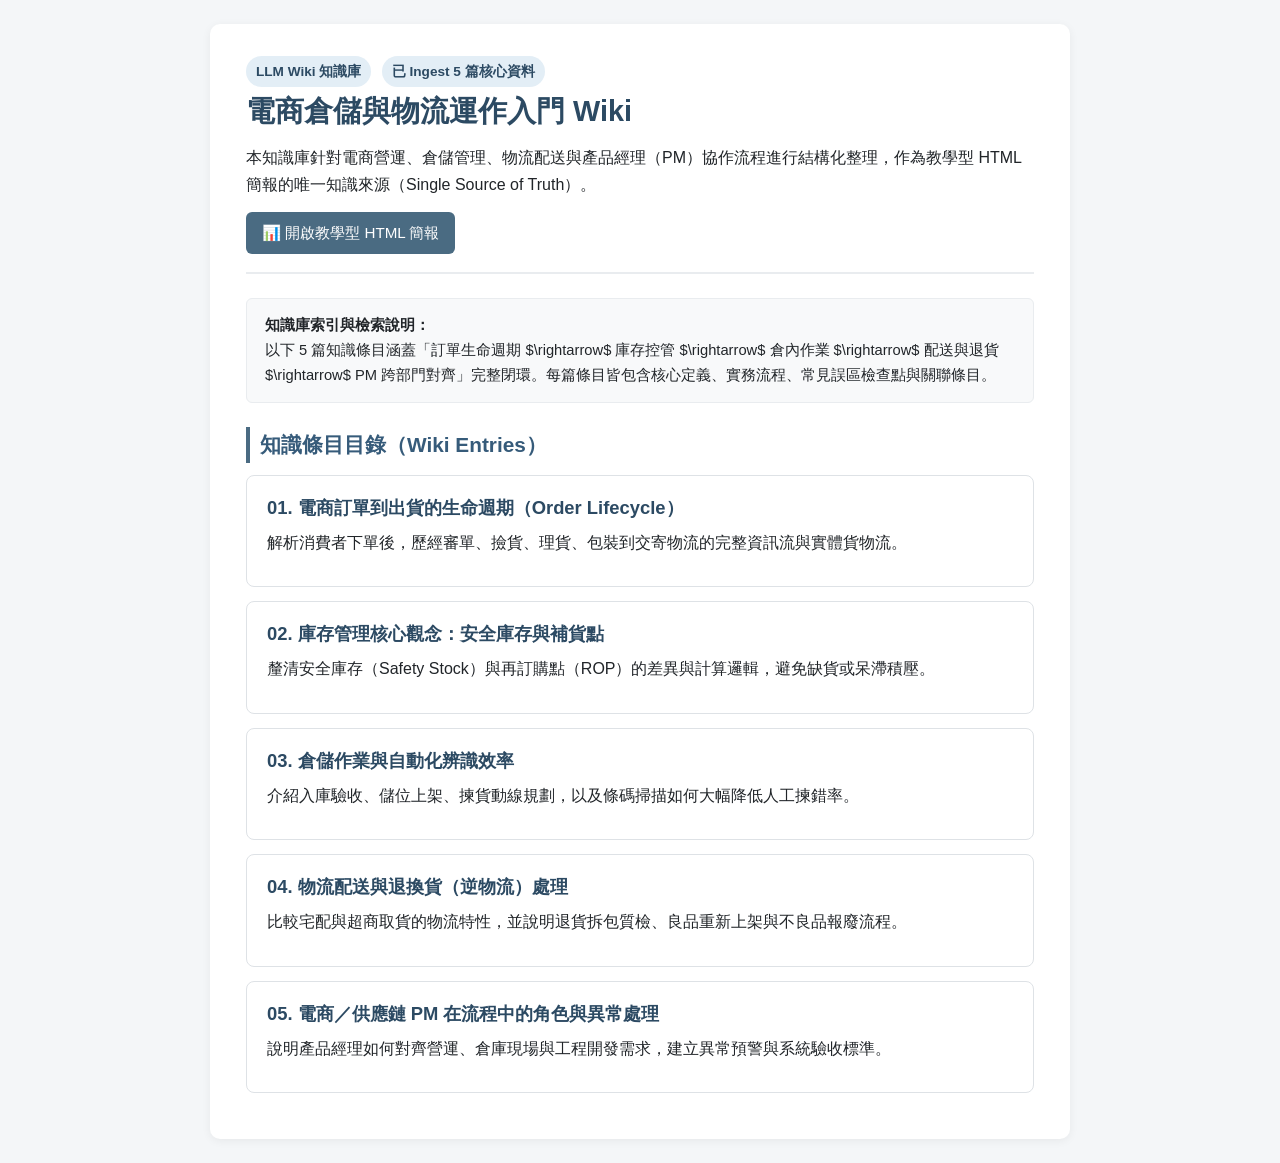
==== index.html @ a2ca4f63 "Create index.html" ====
<!DOCTYPE html>
<html lang="zh-Hant">
<head>
    <meta charset="UTF-8">
    <meta name="viewport" content="width=device-width, initial-scale=1.0">
    <title>電商倉儲與物流運作 LLM Wiki 知識庫</title>
    <link rel="stylesheet" href="style.css">
</head>
<body>
    <div class="container">
        <header>
            <span class="badge">LLM Wiki 知識庫</span>
            <span class="badge">已 Ingest 5 篇核心資料</span>
            <h1>電商倉儲與物流運作入門 Wiki</h1>
            <p>本知識庫針對電商營運、倉儲管理、物流配送與產品經理（PM）協作流程進行結構化整理，作為教學型 HTML 簡報的唯一知識來源（Single Source of Truth）。</p>
            <div class="nav-bar">
                <a href="slides.html" class="btn">📊 開啟教學型 HTML 簡報</a>
            </div>
        </header>

        <div class="meta-box">
            <strong>知識庫索引與檢索說明：</strong><br>
            以下 5 篇知識條目涵蓋「訂單生命週期 $\rightarrow$ 庫存控管 $\rightarrow$ 倉內作業 $\rightarrow$ 配送與退貨 $\rightarrow$ PM 跨部門對齊」完整閉環。每篇條目皆包含核心定義、實務流程、常見誤區檢查點與關聯條目。
        </div>

        <h2>知識條目目錄（Wiki Entries）</h2>
        <ul class="wiki-list">
            <li class="wiki-card">
                <a href="wiki/01-order-lifecycle.html">01. 電商訂單到出貨的生命週期（Order Lifecycle）</a>
                <p>解析消費者下單後，歷經審單、撿貨、理貨、包裝到交寄物流的完整資訊流與實體貨物流。</p>
            </li>
            <li class="wiki-card">
                <a href="wiki/02-inventory-management.html">02. 庫存管理核心觀念：安全庫存與補貨點</a>
                <p>釐清安全庫存（Safety Stock）與再訂購點（ROP）的差異與計算邏輯，避免缺貨或呆滯積壓。</p>
            </li>
            <li class="wiki-card">
                <a href="wiki/03-warehouse-operations.html">03. 倉儲作業與自動化辨識效率</a>
                <p>介紹入庫驗收、儲位上架、揀貨動線規劃，以及條碼掃描如何大幅降低人工揀錯率。</p>
            </li>
            <li class="wiki-card">
                <a href="wiki/04-delivery-and-returns.html">04. 物流配送與退換貨（逆物流）處理</a>
                <p>比較宅配與超商取貨的物流特性，並說明退貨拆包質檢、良品重新上架與不良品報廢流程。</p>
            </li>
            <li class="wiki-card">
                <a href="wiki/05-pm-role.html">05. 電商／供應鏈 PM 在流程中的角色與異常處理</a>
                <p>說明產品經理如何對齊營運、倉庫現場與工程開發需求，建立異常預警與系統驗收標準。</p>
            </li>
        </ul>
    </div>
</body>
</html>
---- style.css ----
* {
    box-sizing: border-box;
    margin: 0;
    padding: 0;
}

body {
    font-family: -apple-system, BlinkMacSystemFont, "Segoe UI", "Microsoft JhengHei", sans-serif;
    background-color: #F4F6F8;
    color: #212529;
    line-height: 1.7;
    padding: 24px 16px;
}

.container {
    max-width: 860px;
    margin: 0 auto;
    background: #FFFFFF;
    padding: 32px 36px;
    border-radius: 10px;
    box-shadow: 0 2px 10px rgba(0, 0, 0, 0.06);
}

header {
    border-bottom: 2px solid #E9ECEF;
    padding-bottom: 18px;
    margin-bottom: 24px;
}

h1 {
    color: #2C4A63;
    font-size: 1.8rem;
    margin-bottom: 8px;
}

h2 {
    color: #365B7A;
    font-size: 1.3rem;
    margin: 24px 0 12px;
    border-left: 4px solid #4A6B82;
    padding-left: 10px;
}

p {
    margin-bottom: 14px;
}

.badge {
    display: inline-block;
    background-color: #E3EEF6;
    color: #2C4A63;
    font-size: 0.85rem;
    font-weight: 600;
    padding: 4px 10px;
    border-radius: 20px;
    margin-right: 6px;
}

.nav-bar {
    display: flex;
    gap: 12px;
    margin-top: 14px;
    flex-wrap: wrap;
}

.btn {
    display: inline-block;
    background-color: #4A6B82;
    color: #FFFFFF;
    text-decoration: none;
    padding: 8px 16px;
    border-radius: 6px;
    font-size: 0.95rem;
    font-weight: 500;
}

.btn:hover {
    background-color: #375266;
}

.btn-outline {
    background-color: #FFFFFF;
    color: #4A6B82;
    border: 1.5px solid #4A6B82;
}

.btn-outline:hover {
    background-color: #F0F5F9;
}

.wiki-list {
    list-style: none;
}

.wiki-card {
    border: 1px solid #DEE2E6;
    border-radius: 8px;
    padding: 16px 20px;
    margin-bottom: 14px;
    transition: border-color 0.2s;
}

.wiki-card:hover {
    border-color: #4A6B82;
}

.wiki-card a {
    color: #2C4A63;
    font-size: 1.15rem;
    font-weight: 700;
    text-decoration: none;
    display: block;
    margin-bottom: 6px;
}

.wiki-card a:hover {
    text-decoration: underline;
}

.meta-box {
    background-color: #F8F9FA;
    border: 1px solid #E9ECEF;
    border-radius: 6px;
    padding: 14px 18px;
    margin-bottom: 20px;
    font-size: 0.92rem;
}

ul.content-list, ol.content-list {
    margin: 0 0 16px 24px;
}

ul.content-list li, ol.content-list li {
    margin-bottom: 8px;
}

table {
    width: 100%;
    border-collapse: collapse;
    margin: 16px 0;
}

th, td {
    border: 1px solid #DEE2E6;
    padding: 10px 12px;
    text-align: left;
}

th {
    background-color: #F1F5F8;
    color: #2C4A63;
}

.back-link {
    display: inline-block;
    margin-bottom: 16px;
    color: #4A6B82;
    text-decoration: none;
    font-weight: 600;
}

.back-link:hover {
    text-decoration: underline;
}
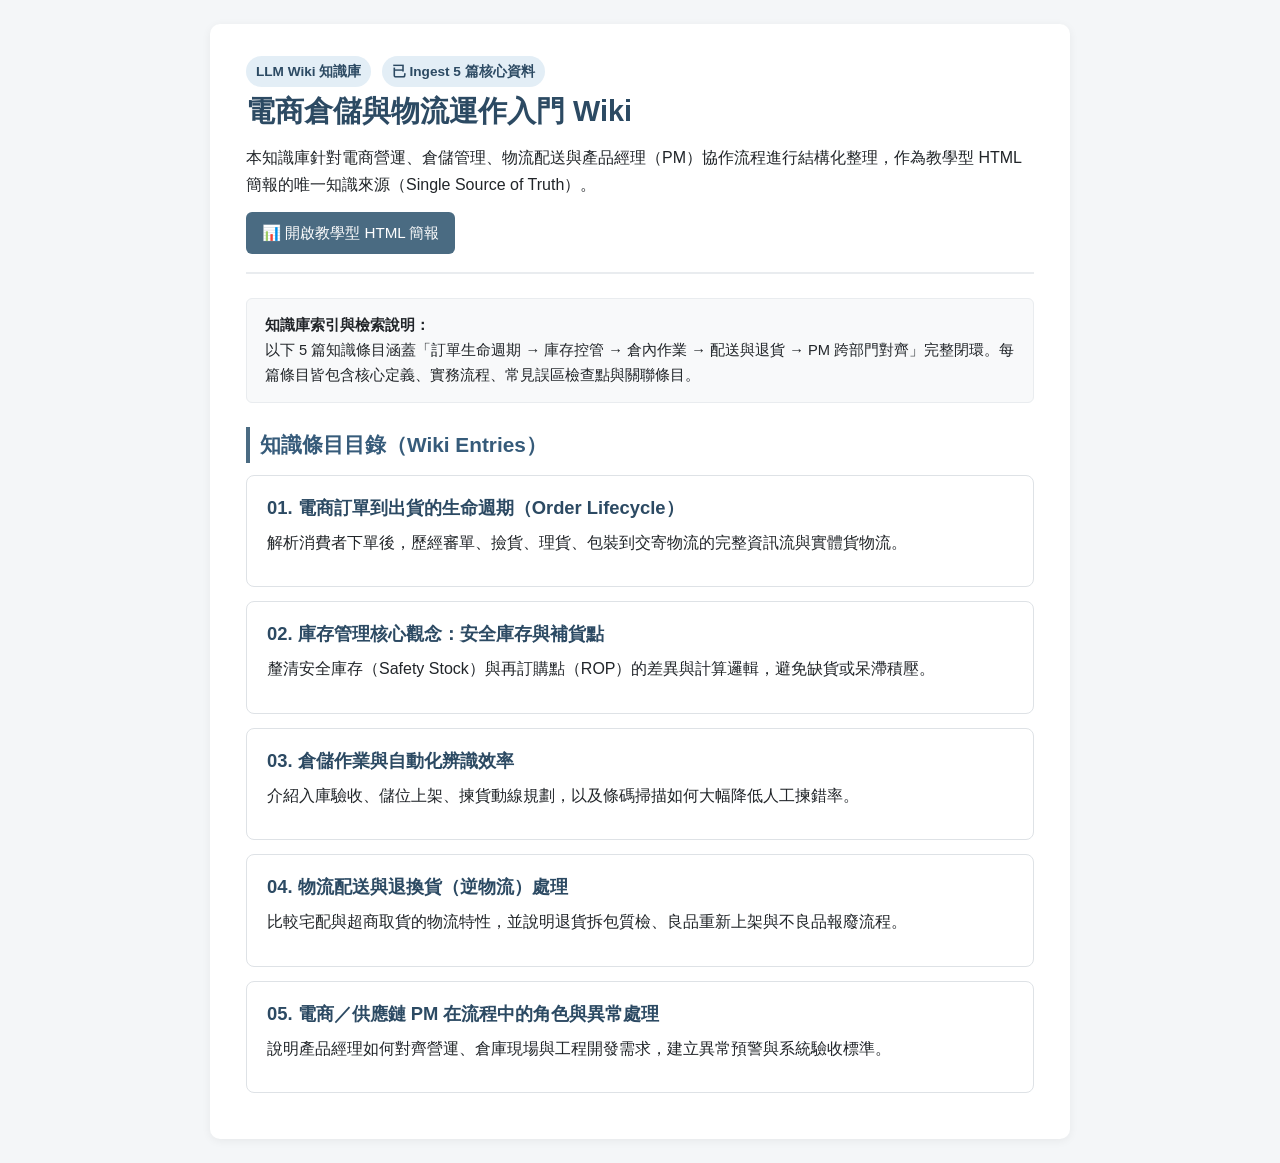
==== commit ad78f431: "Update index.html" ====
--- a/index.html
+++ b/index.html
@@ -20,7 +20,7 @@
 
         <div class="meta-box">
             <strong>知識庫索引與檢索說明：</strong><br>
-            以下 5 篇知識條目涵蓋「訂單生命週期 $\rightarrow$ 庫存控管 $\rightarrow$ 倉內作業 $\rightarrow$ 配送與退貨 $\rightarrow$ PM 跨部門對齊」完整閉環。每篇條目皆包含核心定義、實務流程、常見誤區檢查點與關聯條目。
+            以下 5 篇知識條目涵蓋「訂單生命週期 → 庫存控管 → 倉內作業 → 配送與退貨 → PM 跨部門對齊」完整閉環。每篇條目皆包含核心定義、實務流程、常見誤區檢查點與關聯條目。
         </div>
 
         <h2>知識條目目錄（Wiki Entries）</h2>
